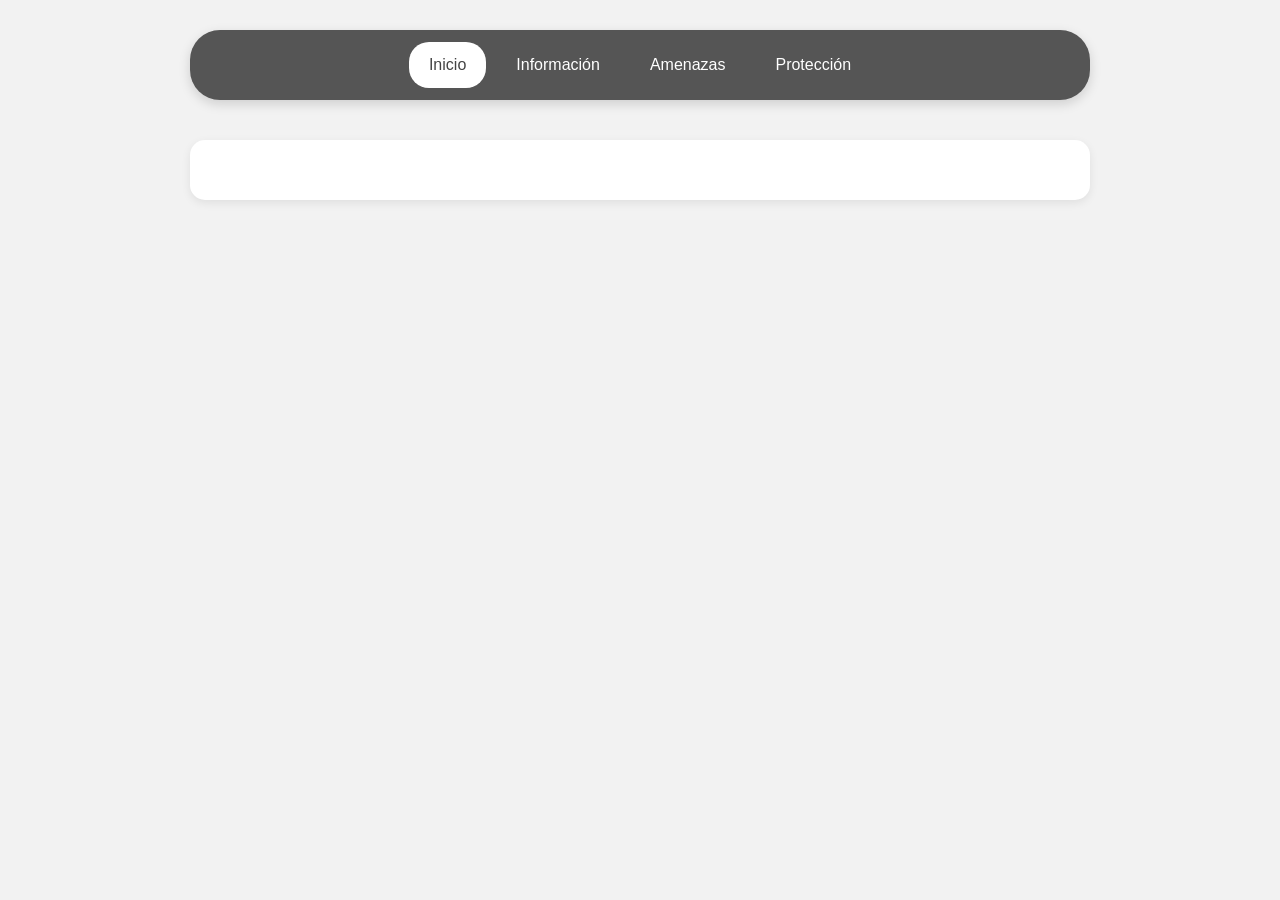
==== SATweb/index.html @ b7f537c7 "pagina para la web de sat, solo la base" ====
<!DOCTYPE html>
<html lang="es">
<head>
    <meta charset="UTF-8">
    <meta name="viewport" content="width=device-width, initial-scale=1.0">
    <title>Seguridad Informática</title>
    <link rel="stylesheet" href="style.css">
</head>

<body>

    <nav class="navbar">
        <a href="index.html" class="activo">Inicio</a>
        <a href="informacion.html">Información</a>
        <a href="amenazas.html">Amenazas</a>
        <a href="proteccion.html">Protección</a>
    </nav>

    <main class="contenedor">

        <h1></h1>

        <p>
            
        </p>

        <div class="tarjeta">
            <h2></h2>
            <p>
                
            </p>
        </div>

    </main>

</body>
</html>
---- SATweb/style.css ----
/* CONFIGURACIÓN GENERAL */

* {
    margin: 0;
    padding: 0;
    box-sizing: border-box;
}

body {
    font-family: Arial, sans-serif;
    background-color: #f2f2f2;
    color: #222;
    line-height: 1.6;
    padding-top: 30px;
}


/* NAVBAR */

.navbar {
    width: 80%;
    max-width: 900px;
    margin: 0 auto 40px auto;
    padding: 12px 20px;

    background-color: #555;
    border-radius: 30px;

    display: flex;
    justify-content: center;
    align-items: center;
    gap: 10px;

    box-shadow: 0 4px 12px rgba(0, 0, 0, 0.15);
}

.navbar a {
    color: white;
    text-decoration: none;
    padding: 10px 20px;
    border-radius: 20px;
}

.navbar a:hover {
    background-color: #777;
}

.navbar a.activo {
    background-color: white;
    color: #444;
}


/* CONTENIDO */

.contenedor {
    width: 85%;
    max-width: 900px;
    margin: 0 auto;
}

h1 {
    text-align: center;
    margin-bottom: 30px;
    color: #333;
}

h2 {
    margin-bottom: 10px;
    color: #444;
}

p {
    margin-bottom: 10px;
}


/* TARJETAS */

.tarjeta {
    background-color: white;
    padding: 25px;
    margin-bottom: 20px;
    border-radius: 15px;
    box-shadow: 0 3px 10px rgba(0, 0, 0, 0.08);
}

.tarjeta ul {
    padding-left: 25px;
}

.tarjeta li {
    margin-bottom: 8px;
}
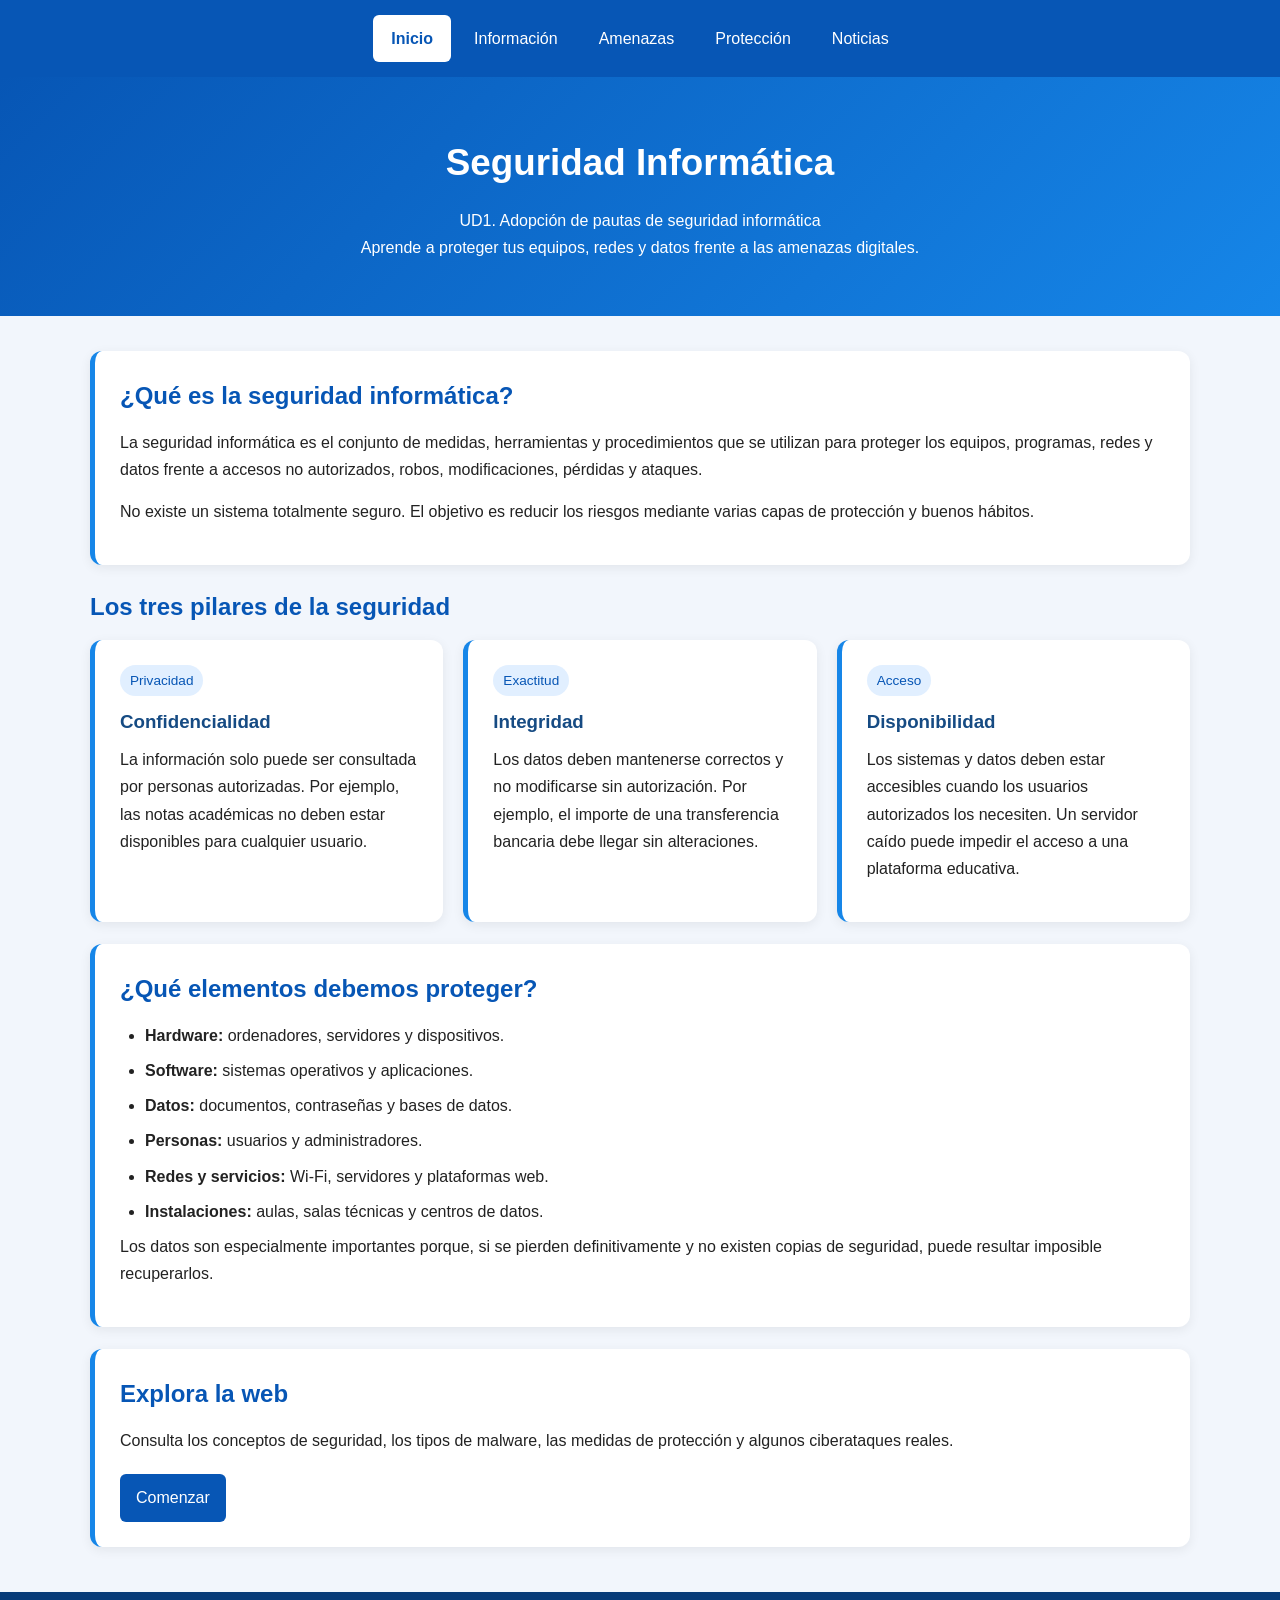
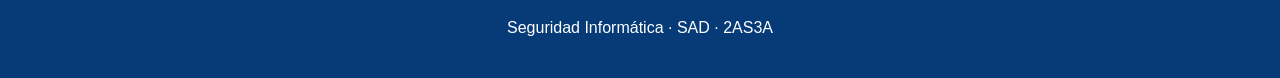
==== commit 452bc8e4: "pagina_sad_actualizada" ====
--- a/SATweb/index.html
+++ b/SATweb/index.html
@@ -1,37 +1,106 @@
+
 <!DOCTYPE html>
 <html lang="es">
 <head>
     <meta charset="UTF-8">
     <meta name="viewport" content="width=device-width, initial-scale=1.0">
-    <title>Seguridad Informática</title>
+    <title>Inicio | Seguridad Informática</title>
     <link rel="stylesheet" href="style.css">
 </head>
-
 <body>
 
-    <nav class="navbar">
-        <a href="index.html" class="activo">Inicio</a>
-        <a href="informacion.html">Información</a>
-        <a href="amenazas.html">Amenazas</a>
-        <a href="proteccion.html">Protección</a>
-    </nav>
+<nav class="navbar">
+    <a href="index.html" class="activo">Inicio</a>
+    <a href="informacion.html">Información</a>
+    <a href="amenazas.html">Amenazas</a>
+    <a href="proteccion.html">Protección</a>
+    <a href="noticias.html">Noticias</a>
+</nav>
 
-    <main class="contenedor">
+<header class="hero">
+    <h1>Seguridad Informática</h1>
+    <p>UD1. Adopción de pautas de seguridad informática</p>
+    <p>Aprende a proteger tus equipos, redes y datos frente a las amenazas digitales.</p>
+</header>
 
-        <h1></h1>
+<main class="contenedor">
 
+    <section class="tarjeta">
+        <h2>¿Qué es la seguridad informática?</h2>
         <p>
-            
+            La seguridad informática es el conjunto de medidas, herramientas
+            y procedimientos que se utilizan para proteger los equipos,
+            programas, redes y datos frente a accesos no autorizados,
+            robos, modificaciones, pérdidas y ataques.
         </p>
+        <p>
+            No existe un sistema totalmente seguro. El objetivo es reducir
+            los riesgos mediante varias capas de protección y buenos hábitos.
+        </p>
+    </section>
 
-        <div class="tarjeta">
-            <h2></h2>
+    <h2>Los tres pilares de la seguridad</h2>
+
+    <div class="grid">
+        <article class="tarjeta">
+            <span class="etiqueta">Privacidad</span>
+            <h3>Confidencialidad</h3>
             <p>
-                
+                La información solo puede ser consultada por personas
+                autorizadas. Por ejemplo, las notas académicas no deben
+                estar disponibles para cualquier usuario.
             </p>
-        </div>
+        </article>
 
-    </main>
+        <article class="tarjeta">
+            <span class="etiqueta">Exactitud</span>
+            <h3>Integridad</h3>
+            <p>
+                Los datos deben mantenerse correctos y no modificarse
+                sin autorización. Por ejemplo, el importe de una transferencia
+                bancaria debe llegar sin alteraciones.
+            </p>
+        </article>
+
+        <article class="tarjeta">
+            <span class="etiqueta">Acceso</span>
+            <h3>Disponibilidad</h3>
+            <p>
+                Los sistemas y datos deben estar accesibles cuando los
+                usuarios autorizados los necesiten. Un servidor caído
+                puede impedir el acceso a una plataforma educativa.
+            </p>
+        </article>
+    </div>
+
+    <section class="tarjeta">
+        <h2>¿Qué elementos debemos proteger?</h2>
+        <ul>
+            <li><strong>Hardware:</strong> ordenadores, servidores y dispositivos.</li>
+            <li><strong>Software:</strong> sistemas operativos y aplicaciones.</li>
+            <li><strong>Datos:</strong> documentos, contraseñas y bases de datos.</li>
+            <li><strong>Personas:</strong> usuarios y administradores.</li>
+            <li><strong>Redes y servicios:</strong> Wi-Fi, servidores y plataformas web.</li>
+            <li><strong>Instalaciones:</strong> aulas, salas técnicas y centros de datos.</li>
+        </ul>
+        <p>
+            Los datos son especialmente importantes porque, si se pierden
+            definitivamente y no existen copias de seguridad, puede resultar
+            imposible recuperarlos.
+        </p>
+    </section>
+
+    <section class="tarjeta">
+        <h2>Explora la web</h2>
+        <p>Consulta los conceptos de seguridad, los tipos de malware, las medidas de protección y algunos ciberataques reales.</p>
+        <a class="boton" href="informacion.html">Comenzar</a>
+    </section>
+
+</main>
+
+<footer>
+    <p>Seguridad Informática · SAD · 2AS3A</p>
+</footer>
 
 </body>
-</html>+</html>
--- a/SATweb/style.css
+++ b/SATweb/style.css
@@ -1,88 +1,94 @@
-/* CONFIGURACIÓN GENERAL */
-
 * {
     margin: 0;
     padding: 0;
     box-sizing: border-box;
 }
 
+html {
+    scroll-behavior: smooth;
+}
+
 body {
     font-family: Arial, sans-serif;
-    background-color: #f2f2f2;
+    background-color: #f2f6fc;
     color: #222;
-    line-height: 1.6;
-    padding-top: 30px;
-}
-
-
-/* NAVBAR */
+    line-height: 1.7;
+}
 
 .navbar {
-    width: 80%;
-    max-width: 900px;
-    margin: 0 auto 40px auto;
-    padding: 12px 20px;
-
-    background-color: #555;
-    border-radius: 30px;
-
+    width: 100%;
+    background-color: #0756b5;
     display: flex;
     justify-content: center;
     align-items: center;
-    gap: 10px;
-
-    box-shadow: 0 4px 12px rgba(0, 0, 0, 0.15);
+    flex-wrap: wrap;
+    gap: 5px;
+    padding: 15px 20px;
+    box-shadow: 0 4px 10px rgba(0, 0, 0, 0.15);
 }
 
 .navbar a {
     color: white;
     text-decoration: none;
-    padding: 10px 20px;
-    border-radius: 20px;
+    padding: 10px 18px;
+    border-radius: 6px;
+    transition: background-color 0.3s;
 }
 
 .navbar a:hover {
-    background-color: #777;
+    background-color: #003d85;
 }
 
 .navbar a.activo {
     background-color: white;
-    color: #444;
-}
-
-
-/* CONTENIDO */
+    color: #0756b5;
+    font-weight: bold;
+}
+
+.hero {
+    background: linear-gradient(135deg, #0756b5, #1686e8);
+    color: white;
+    text-align: center;
+    padding: 55px 20px;
+}
+
+.hero h1 {
+    font-size: 2.3rem;
+    margin-bottom: 12px;
+}
+
+.hero p {
+    max-width: 850px;
+    margin: auto;
+}
 
 .contenedor {
-    width: 85%;
-    max-width: 900px;
-    margin: 0 auto;
-}
-
-h1 {
-    text-align: center;
-    margin-bottom: 30px;
-    color: #333;
+    width: 90%;
+    max-width: 1100px;
+    margin: 35px auto;
 }
 
 h2 {
-    margin-bottom: 10px;
-    color: #444;
+    color: #0756b5;
+    margin-bottom: 12px;
+}
+
+h3 {
+    color: #164b83;
+    margin-bottom: 8px;
 }
 
 p {
-    margin-bottom: 10px;
-}
-
-
-/* TARJETAS */
+    margin-bottom: 15px;
+}
 
 .tarjeta {
     background-color: white;
     padding: 25px;
-    margin-bottom: 20px;
-    border-radius: 15px;
-    box-shadow: 0 3px 10px rgba(0, 0, 0, 0.08);
+    margin-bottom: 22px;
+    border-radius: 12px;
+    box-shadow: 0 3px 12px rgba(0, 0, 0, 0.07);
+    border-left: 5px solid #1686e8;
 }
 
 .tarjeta ul {
@@ -91,4 +97,138 @@
 
 .tarjeta li {
     margin-bottom: 8px;
+}
+
+.grid {
+    display: grid;
+    grid-template-columns: repeat(auto-fit, minmax(250px, 1fr));
+    gap: 20px;
+}
+
+.etiqueta {
+    display: inline-block;
+    background-color: #e1efff;
+    color: #0756b5;
+    padding: 4px 10px;
+    border-radius: 20px;
+    font-size: 0.85rem;
+    margin-bottom: 10px;
+}
+
+.boton {
+    display: inline-block;
+    background-color: #0756b5;
+    color: white;
+    padding: 10px 16px;
+    border-radius: 6px;
+    text-decoration: none;
+    margin-top: 5px;
+}
+
+.boton:hover {
+    background-color: #003d85;
+}
+
+a {
+    overflow-wrap: anywhere;
+}
+
+footer {
+    background-color: #073b78;
+    color: white;
+    text-align: center;
+    padding: 22px;
+    margin-top: 45px;
+}
+
+@media (max-width: 600px) {
+    .navbar {
+        padding: 10px;
+        gap: 3px;
+    }
+
+    .navbar a {
+        padding: 9px 11px;
+        font-size: 0.9rem;
+    }
+
+    .hero {
+        padding: 35px 15px;
+    }
+
+    .hero h1 {
+        font-size: 1.8rem;
+    }
+
+    .contenedor {
+        width: 92%;
+        margin-top: 22px;
+    }
+
+    .tarjeta {
+        padding: 18px;
+    }
+}
+.noticia-opinion {
+    display: grid;
+    grid-template-columns: 2fr 1fr;
+    gap: 25px;
+    align-items: stretch;
+    margin-bottom: 30px;
+}
+
+.noticia-opinion .tarjeta {
+    margin-bottom: 0;
+}
+
+.opinion {
+    background-color: #e8f1ff;
+    border: 2px solid #1769aa;
+    border-radius: 15px;
+    padding: 25px;
+}
+
+.opinion h2 {
+    color: #14549a;
+    margin-bottom: 15px;
+}
+
+.opinion textarea {
+    width: 100%;
+    min-height: 220px;
+    padding: 12px;
+    border: 1px solid #9bbce5;
+    border-radius: 8px;
+    font-family: Arial, sans-serif;
+    font-size: 15px;
+    resize: vertical;
+    background-color: white;
+    margin-bottom: 12px;
+}
+
+.opinion button {
+    width: 100%;
+    background-color: #1769aa;
+    color: white;
+    border: none;
+    padding: 12px;
+    border-radius: 8px;
+    cursor: pointer;
+    font-size: 15px;
+}
+
+.opinion button:hover {
+    background-color: #104c80;
+}
+
+.opinion .aviso {
+    font-size: 13px;
+    color: #444;
+    margin-top: 10px;
+}
+
+@media (max-width: 750px) {
+    .noticia-opinion {
+        grid-template-columns: 1fr;
+    }
 }
